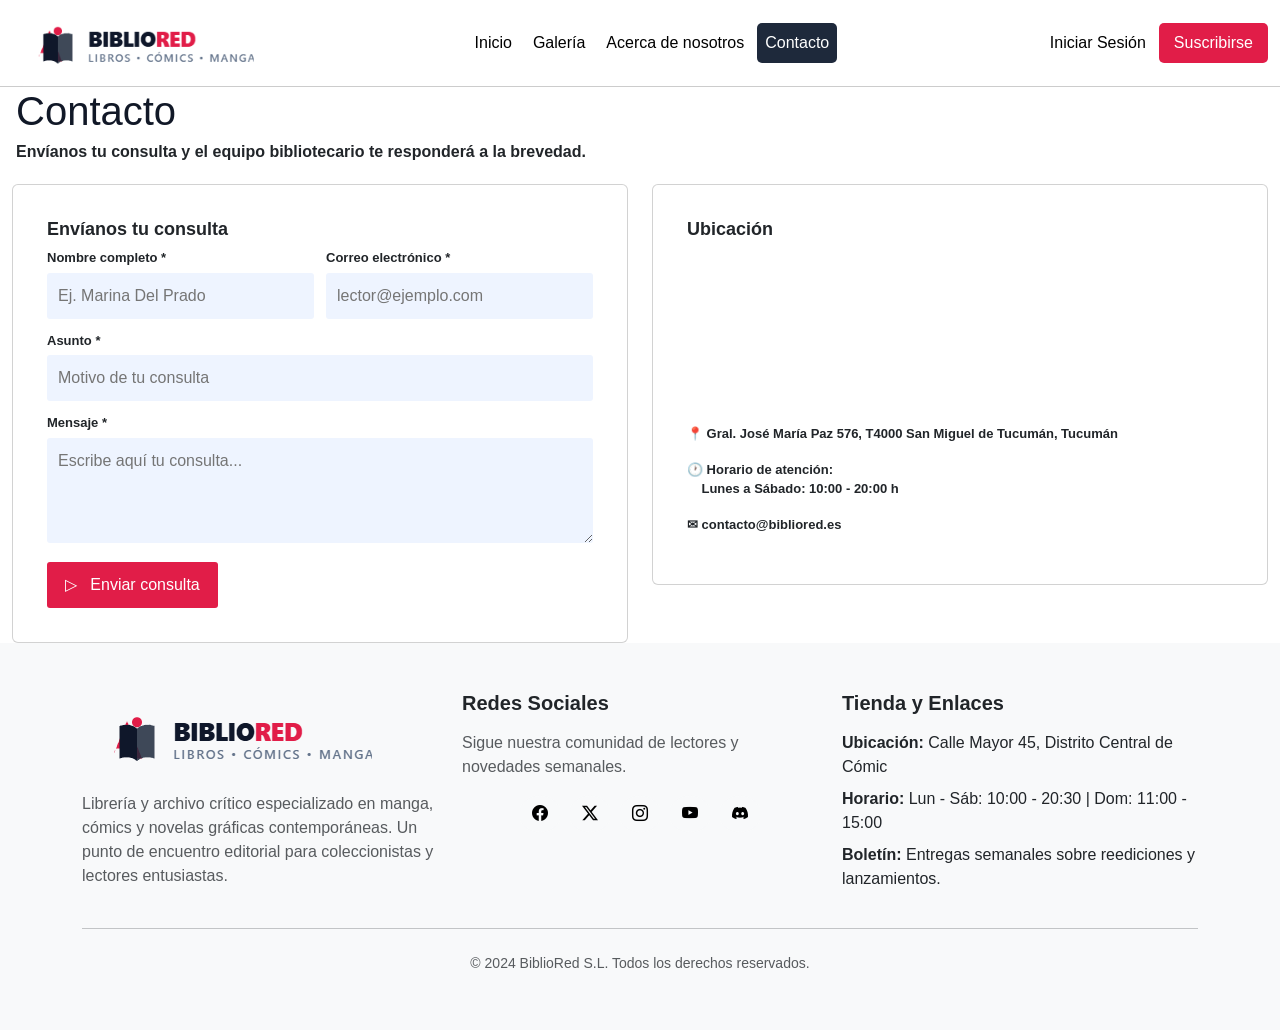
==== pages/contacto.html @ e62f0312 "Correccion en tamaño del logo en footer" ====
<!doctype html>
<html lang="es">
  <head>
    <meta charset="UTF-8" />
    <meta name="viewport" content="width=device-width, initial-scale=1.0" />
    <title>Contacto | BiblioRed</title>
    <meta
      name="description"
      content="BiblioRed es un blog sobre manga, cómics, novelas gráficas y literatura fantástica, con reseñas, novedades y recomendaciones de lectura."
    />
    <meta
      name="keywords"
      content="BiblioRed, manga, cómics, novelas gráficas, literatura fantástica, reseñas, novedades, recomendaciones de lectura"
    />
    <meta
      name="author"
      content="Facundo Di Berto, Samir Morhill, Nicolás Nanni, Leiza Gamalero y Paula Omonte"
    />
    <link rel="icon" href="../assets/img/favicon.png" type="image/x-icon" />
    <link
      href="https://cdn.jsdelivr.net/npm/bootstrap@5.3.8/dist/css/bootstrap.min.css"
      rel="stylesheet"
      integrity="sha384-sRIl4kxILFvY47J16cr9ZwB07vP4J8+LH7qKQnuqkuIAvNWLzeN8tE5YBujZqJLB"
      crossorigin="anonymous"
    />
    <link
      rel="stylesheet"
      href="https://cdn.jsdelivr.net/npm/bootstrap-icons@1.13.1/font/bootstrap-icons.min.css"
    />
    <link rel="stylesheet" href="../css/estilos.css" />
  </head>
  <body>
    <header class="sticky-top">
      <nav class="navbar navbar-expand-lg">
        <div class="container-fluid">
          <button
            class="navbar-toggler"
            type="button"
            data-bs-toggle="collapse"
            data-bs-target="#navbarSupportedContent"
            aria-controls="navbarSupportedContent"
            aria-expanded="false"
            aria-label="Toggle navigation"
          >
            <span class="navbar-toggler-icon"></span>
          </button>
          <a class="navbar-brand tamanio" href="../index.html"
            ><img
              class="w-100"
              src="../assets/img/logo-bibliored.png"
              alt="Logo de BiblioRed"
          /></a>
          <div class="collapse navbar-collapse" id="navbarSupportedContent">
            <ul class="navbar-nav mx-auto mb-2 mb-lg-0">
              <li class="nav-item espacio-items">
                <a
                  class="nav-link nav-botones"
                  aria-current="page"
                  href="../index.html"
                >
                  <i class="bi bi-house d-lg-none"></i>Inicio
                </a>
              </li>
              <li class="nav-item espacio-items">
                <a class="nav-link nav-botones" href="galeria-img.html"
                  ><i class="bi bi-book d-lg-none"></i>Galería</a
                >
              </li>
              <li class="nav-item espacio-items">
                <a class="nav-link nav-botones" href="sobre-nosotros.html"
                  ><i class="bi bi-info-circle d-lg-none"></i>Acerca de nosotros</a
                >
              </li>
              <li class="nav-item espacio-items">
                <a class="nav-link nav-botones activo activo-mobile" href="contacto.html"
                  ><i class="bi bi-envelope d-lg-none"></i>Contacto</a
                >
              </li>
            </ul>
            <ul class="navbar-nav ms-auto mb-lg-0 my-3 my-lg-0 mx-lg-0">
              <li class="nav-item espacio-items">
                <a
                  class="nav-link nav-botones activo1 justify-content-center my-1"
                  href="login.html"
                  ><i class="bi bi-box-arrow-in-right d-lg-none"></i>Iniciar Sesión</a
                >
              </li>
              <li class="nav-item espacio-items">
                <button type="button" class="btn-tercery container-fluid" data-bs-toggle="modal" data-bs-target="#staticBackdrop">
                  Suscribirse
                </button>              
              </li>
            </ul>
          </div>
        </div>
      </nav>
    </header>
    

    <!-- CONTENIDO PRINCIPAL -->
    <main>
      <section class="titulo fw-bold ms-3"> 
            <h1>Contacto</h1>
            <p>
                Envíanos tu consulta y el equipo bibliotecario te responderá a la brevedad.
            </p>
        </section>
      <div class="container-fluid">
  <div class="row">
    <div class="col-lg-6 col-md-6 col-sm-12">
      <div class="card">
  <div class="card-body">
    <section class="contacto fw-bold">

            <!-- FORMULARIO -->
            <div class="formulario fw-bold">



                <h2 class="fw-bold">Envíanos tu consulta</h2>

                <form>

                    <div class="fila">
                        <div class="campo">
                            <label for="nombre">Nombre completo *</label>
                            <input
                                type="text"
                                id="nombre"
                                name="nombre"
                                placeholder="Ej. Marina Del Prado"
                                required
                            >
                        </div>

                        <div class="campo">
                            <label for="email">Correo electrónico *</label>
                            <input
                                type="email"
                                id="email"
                                name="email"
                                placeholder="lector@ejemplo.com"
                                required
                            >
                        </div>
                    </div>


                    <div class="campo">
                        <label for="asunto">Asunto *</label>
                        <input
                            type="text"
                            id="asunto"
                            name="asunto"
                            placeholder="Motivo de tu consulta"
                            required
                        >
                    </div>


                    <div class="campo">
                        <label for="mensaje">Mensaje *</label>
                        <textarea
                            id="mensaje"
                            name="mensaje"
                            placeholder="Escribe aquí tu consulta..."
                            required
                        ></textarea>
                    </div>


                    <button type="submit" class="boton-enviar">
                        ▷ &nbsp; Enviar consulta
                    </button>

            </form>

            </div>

            <section>
  </div>
</div>
        
    </div>
    <div class="col-lg-6 col-md-6 col-sm-12">
      <!-- UBICACIÓN -->
             <div class="card" >
                <div class="card-body">
                    <!-- AQUI DENTRO -->
                     <div class="ubicacion">

                <h2 class="fw-bold">Ubicación</h2>
                <div class="mapa">
                    <iframe
                    title="Mapa de ubicacion de BiblioRed"
                        src="https://www.google.com/maps?q=Calle+Mayor+45,+Madrid,+España&output=embed"
                        loading="lazy">
                    </iframe>
                </div>

                <div class="datos mt-3 fw-bold">

                    <p>
                        📍 Gral. José María Paz 576, T4000 San Miguel de Tucumán, Tucumán
                        
                    </p>

                    <p>
                        🕐 Horario de atención:<br>
                        &nbsp;&nbsp;&nbsp;&nbsp;Lunes a Sábado: 10:00 - 20:00 h
                    </p>

                    <p>
                        ✉ contacto@bibliored.es
                    </p>

                

              
               </div>





                </div>
              </div>
           

    </div>
   
  </div>
</div>
      <div>
        

       
</div>


</div>


          </main>
    <footer class="bg-light py-5">
      <div class="container">
        <div class="row">
          <div class="col-lg-4 col-md-6 col-sm-12 mb-4 mb-lg-0">
            <img
              src="../assets/img/logo-bibliored.png"
              alt="BiblioRed"
              class="mb-3"
              
            />
            <p class="text-muted">
              Librería y archivo crítico especializado en manga, cómics y
              novelas gráficas contemporáneas. Un punto de encuentro editorial
              para coleccionistas y lectores entusiastas.
            </p>
          </div>

          <div class="col-lg-4 col-md-6 col-sm-12 mb-4 mb-lg-0">
            <h5 class="fw-bold mb-3">Redes Sociales</h5>
            <p class="text-muted">
              Sigue nuestra comunidad de lectores y novedades semanales.
            </p>
            <div class="d-flex gap-2 text-center justify-content-center">
              <a href="#" class="btn btn-light rounded-circle"
                ><i class="bi bi-facebook"></i
              ></a>
              <a href="#" class="btn btn-light rounded-circle"
                ><i class="bi bi-twitter-x"></i
              ></a>
              <a href="#" class="btn btn-light rounded-circle"
                ><i class="bi bi-instagram"></i
              ></a>
              <a href="#" class="btn btn-light rounded-circle"
                ><i class="bi bi-youtube"></i
              ></a>
              <a href="#" class="btn btn-light rounded-circle"
                ><i class="bi bi-discord"></i
              ></a>
            </div>
          </div>

          <div class="col-lg-4 col-md-12 col-sm-12">
            <h5 class="fw-bold mb-3">Tienda y Enlaces</h5>
            <p class="mb-2">
              <strong>Ubicación:</strong> Calle Mayor 45, Distrito Central de
              Cómic
            </p>
            <p class="mb-2">
              <strong>Horario:</strong> Lun - Sáb: 10:00 - 20:30 | Dom: 11:00 -
              15:00
            </p>
            <p class="mb-2">
              <strong>Boletín:</strong> Entregas semanales sobre reediciones y
              lanzamientos.
            </p>
          </div>
        </div>

        <hr class="my-4" />
        <div class="text-center text-muted small pb-2">
          © 2024 BiblioRed S.L. Todos los derechos reservados.
        </div>
      </div>
    </footer>
    <div class="modal fade" id="staticBackdrop" data-bs-backdrop="static" data-bs-keyboard="false" tabindex="-1" aria-labelledby="staticBackdropLabel" aria-hidden="true">
  <div class="modal-dialog">
    <div class="modal-content">
      <div class="modal-header border-0">
        <h1 class="modal-title fs-5 fw-bold " id="staticBackdropLabel">Suscripción a Novedades</h1>
        <button type="button" class="btn-close" data-bs-dismiss="modal" aria-label="Close"></button>
      </div>
      <div class="text-justify p-3">
      Recibe notificaciones inmediatas sobre nuevos tomos, mangas limitados y reseñas
      </div>
      <div class="modal-body">
      
      <div class="mb-3">
        <label for="nombre" class="form-label FW-bold">Nombre Completo</label>
        <input type="text" class="form-control" id="nombre" placeholder="Tu nombre o alias de lector">
      </div>
      <div class="mb-3">
        <label for="email" class="form-label fw-bold ">Correo electrónico</label>
        <input type="email" class="form-control" id="email" placeholder="ejemplo@correo.com">
      </div>
      <div class="mb-3" >
        <label for="categoria" class="form-label fw-bold">Categoría preferida</label>
        <select class="form-control" id="categoria">
          <option value="" disabled selected hidden>Manga, Libro, Revista</option>
          <option value="1">Manga</option>
          <option value="2">Libro</option>
          <option value="3">Revista</option>
        </select>
      </div>
      <div class="modal-footer">
        <button type="button" class="btn btn-danger bg-white text-black border-dark">Cancelar</button>
        <button type="button" class="btn btn-danger">Confirmar Suscripción</button>
      </div>
    </div>
  </div>
</div>
    <script
      src="https://cdn.jsdelivr.net/npm/bootstrap@5.3.8/dist/js/bootstrap.bundle.min.js"
      integrity="sha384-FKyoEForCGlyvwx9Hj09JcYn3nv7wiPVlz7YYwJrWVcXK/BmnVDxM+D2scQbITxI"
      crossorigin="anonymous"
    ></script>
  </body>
</html>
---- css/estilos.css ----
* {
  padding: 0;
  margin: 0;
  box-sizing: border-box;
  font-family: "roboto", sans-serif;
}

/************* Base para mobile *************/

/* Navbar */

.navbar {
  border-bottom: 1px solid #ccc;
  background-color: white;
  padding: 0px;
}

.navbar .tamanio {
  width: 200px;
  margin: auto;
}

.navbar .nav-botones {
  color: black;
  display: flex;
  gap: 10px;
}

.navbar .nav-suscribirse {
  background-color: #e11d48;
  color: #fff;
  border-radius: 5px;
  gap: 10px;
  &:hover {
    background-color: #f02853;
    color: #fff;
    border-radius: 5px;
  }
}

.navbar .espacio-items {
  margin-left: 5px;
}

.navbar .activo1 {
  background-color: #1e293b;
  color: #fff;
  border-radius: 5px;
}
.navbar .activo-mobile {
  color: #e11d48;
}
/* Botóns de suscribirse de Nico */
.btn-tercery {
  background-color: #e11d48;
  color: #fff;
  border-radius: 5px;
  padding: 8px 15px;
  border: none;
  cursor: pointer;
  transition: all 0.3s ease-in-out;
  margin-top: 4px;
  gap: 10px;
  &:hover {
    background-color: #f02853;
    color: #fff;
    border-radius: 5px;
  }
}
.btn-primary {
  background-color: #e11d48;
  color: #ffffff;
  border-radius: 5px;
  font-size: 15px;
  padding: 2px 10px 2px 10px;
}
.btn-secondary {
  background-color: #ffffff;
  color: #000000;
  border-radius: 5px;
  font-size: 15px;
  padding: 2px 10px 2px 10px;
  font-weight: 750;
}
.modal-title {
  font-weight: 800;
}
/* Breakpoints */

/** Pagina principal - Slider **/

.carousel-inner .carousel-item {
  height: calc(100vh - 67.625px);
  position: relative;
  top: 0;
  & img {
    height: 100%;
    object-fit: cover;
  }
}

.overlay-hero {
  position: absolute;
  top: 0;
  left: 0;
  right: 0;
  bottom: 0;
  background-color: rgba(3, 3, 39, 0.808);
  z-index: 1;

  & h1 {
    font-size: 32px;
    font-weight: 700;
    max-width: 80%;
  }

  & .p-size {
    font-size: 32px;
    font-weight: 700;
    max-width: 80%;
  }

  & p {
    font-size: 18px;
    max-width: 80%;
  }

  & .span-badge {
    font-size: 16px;
  }
}

/* Pagina principal - Cards */

.h2-card {
  font-size: 32px;
  font-weight: 700;
}

.card img {
  height: 30vh;
  object-fit: cover;
}

.badge-cards {
  background-color: #fff;
  color: #e11d48;
  font-size: 16px;
  padding: 0px;
}

.tres-puntitos {
  display: -webkit-box;
  -webkit-line-clamp: 3;
  line-clamp: 3;
  -webkit-box-orient: vertical;
  overflow: hidden;
}

.btn-card {
  background-color: #1e293b;
  color: #fff;
  border-radius: 5px;
}

.pag-color {
  & .page-link {
    border: none;
    color: #1e293b;
    font-weight: 600;
  }

  & .page-item.active .page-link {
    background-color: #1e293b;
    color: #fff;
  }
}

.card-body .bi-calendar-event {
  color: #e11d48;
}

.card-body .cal-autor {
  font-weight: 700;
}
.nav-pills .page-item {
  margin: 0 5px;
}

.nav-pills .page-link {
  color: #000000;
  background-color: #fff;
  border: 1px solid #dee2e6;
  border-radius: 5px;
  padding: 8px 16px;
  transition: all 0.2s ease-in-out;
  text-decoration: none;
}

.nav-pills .page-link.active {
  background-color: #000102;
  color: #fff;
  border-color: #000000;
}

.nav-pills .page-link:hover {
  background-color: #e9ecef;
  color: #000000;
  border-color: #dde1e5;
}

.nav-pills .page-link.active:hover {
  background-color: #000000;
  color: #fff;
}

/* Pagina 404 */
.main-404 .container-columnas {
  min-height: calc(100vh - 67.66px);
}

/************ Breakpoint: Desktop *************/

@media (min-width: 992px) {
  /* Navbar */

  .navbar .activo1 {
    background-color: white;
    color: black;
  }

  .navbar .activo {
    background-color: #1e293b;
    color: #fff;
    border-radius: 5px;
  }

  .navbar .nav-botones {
    transition: all 0.3s ease-in-out;
    &:hover {
      background-color: #1e293b;
      color: #fff;
      border-radius: 5px;
    }
  }

  .navbar .tamanio {
    width: 250px;
    padding-bottom: 10px;
  }

  .navbar img {
    width: auto;
    object-fit: cover;
  }

  /* Slider */
  .carousel-inner .carousel-item {
    height: calc(100vh - 86.625px);
  }
  .overlay-hero {
    & h1 {
      font-size: 48px;
      max-width: 900px;
    }

    & .p-size {
      font-size: 48px;
      max-width: 900px;
    }

    & p {
      font-size: 24px;
      max-width: 700px;
    }

    & .span-badge {
      font-size: 18px;
    }

    & .btn {
      font-size: 20px;
      padding: 8px 20px;
    }
  }

  /* Cards index.html*/
  .section-cards-index .card {
    transition: all 0.3s ease-in-out;
    &:hover {
      transform: scale(1.01);
      border: 1px solid #1e293b;
    }
    & .btn-card {
      &:hover {
        background-color: #f02853;
        color: #fff;
        border-radius: 5px;
      }
    }
  }

  .flex-lg-row .position-relative {
    width: 280px;
    flex-shrink: 0;
  }

  .flex-lg-row .card-img-top {
    width: 100%;
    height: 100%;
  }

  /* Pagina 404 */
  .main-404 .container-columnas {
    min-height: calc(100vh - 85.83px);
    & .centrar-col {
      margin-top: 15vh;
    }
  }
}

/* Iniciar Sesión / PARTE CSS DE SAMIR*/
.btn-iniciar-sesion {
  background-color: #e11d48;
  color: #fff;
  border-radius: 5px;
  padding: 10px 20px;
  border: none;
  cursor: pointer;
  transition: all 0.3s ease-in-out;
}



/* PÁGINA CONTACTO */

.titulo {
    margin-bottom: 20px;
}

.titulo h1 {
    color: #111827;
    margin-bottom: 5px;
}




.formulario,
.ubicacion {
    background-color: #fff;
    padding: 18px;
    border-radius: 6px;
}

.formulario h2,
.ubicacion h2 {
    font-size: 18px;
    margin-top: 0;
}

.fila {
    display: grid;
    grid-template-columns: 1fr 1fr;
    gap: 12px;
}

.campo {
    margin-bottom: 12px;
}

.campo label {
    display: block;
    font-size: 13px;
    margin-bottom: 5px;
}

.campo input,
.campo textarea {
    width: 100%;
    box-sizing: border-box;
    border: none;
    background-color: #EEF4FF;
    padding: 11px;
    border-radius: 3px;
}

.campo textarea {
    height: 105px;
}

.boton-enviar {
    background-color: #E11D48;
    color: white;
    border: none;
    padding: 11px 18px;
    border-radius: 3px;
    cursor: pointer;
}

.mapa {
    width: 100%;
    height: 160px;
}

.mapa iframe {
    width: 100%;
    height: 100%;
    border: none;
}

.datos p {
    font-size: 13px;
    line-height: 1.5;
 
}
/* Sobre Nosotros - Paula */
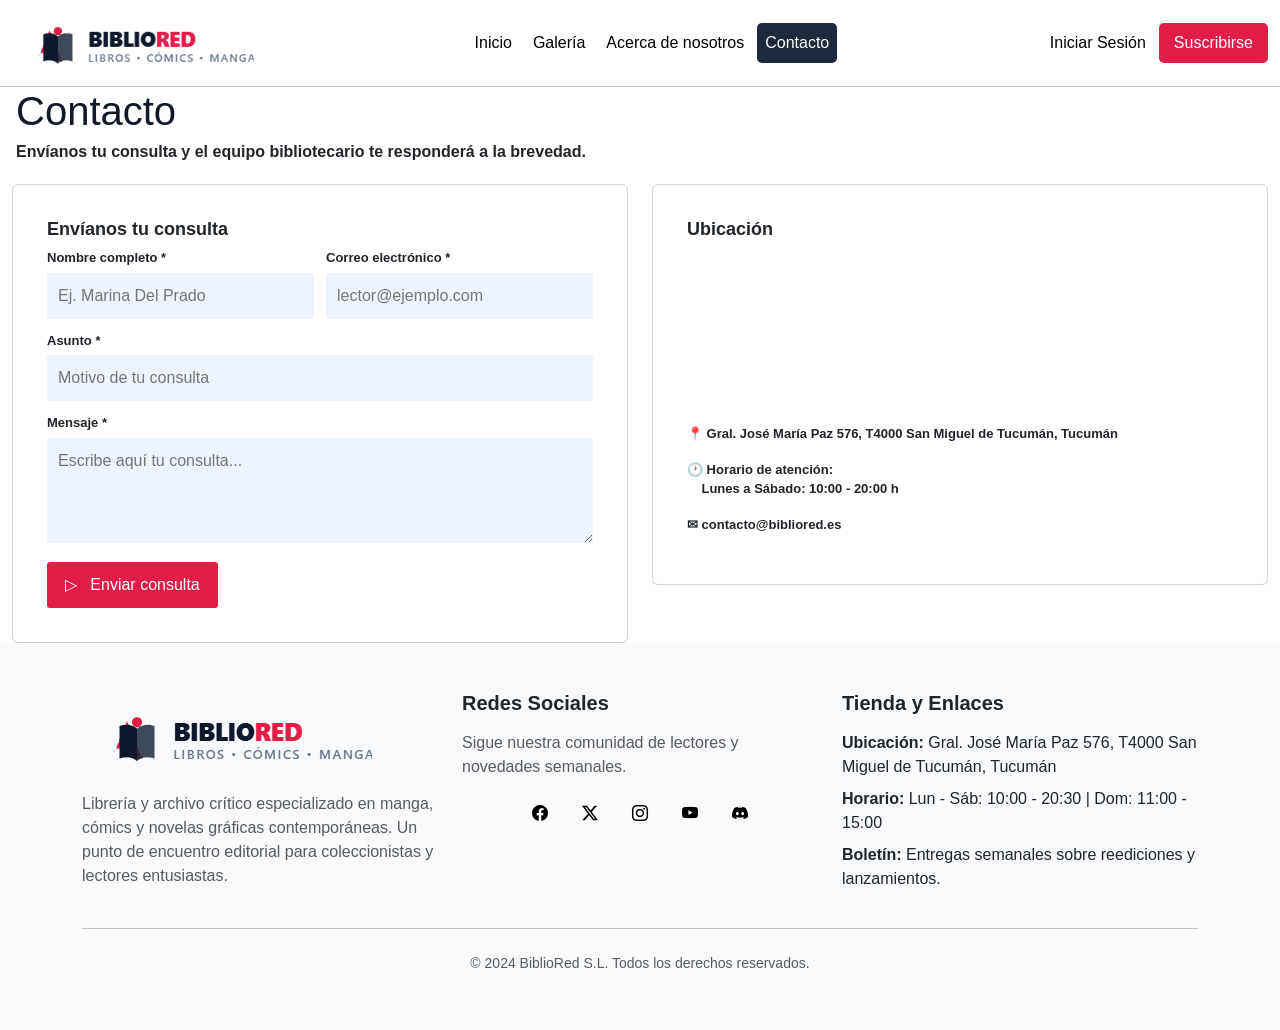
==== commit 15d78622: "Cambio de datos en footer" ====
--- a/pages/contacto.html
+++ b/pages/contacto.html
@@ -286,8 +286,7 @@
           <div class="col-lg-4 col-md-12 col-sm-12">
             <h5 class="fw-bold mb-3">Tienda y Enlaces</h5>
             <p class="mb-2">
-              <strong>Ubicación:</strong> Calle Mayor 45, Distrito Central de
-              Cómic
+              <strong>Ubicación:</strong> Gral. José María Paz 576, T4000 San Miguel de Tucumán, Tucumán
             </p>
             <p class="mb-2">
               <strong>Horario:</strong> Lun - Sáb: 10:00 - 20:30 | Dom: 11:00 -
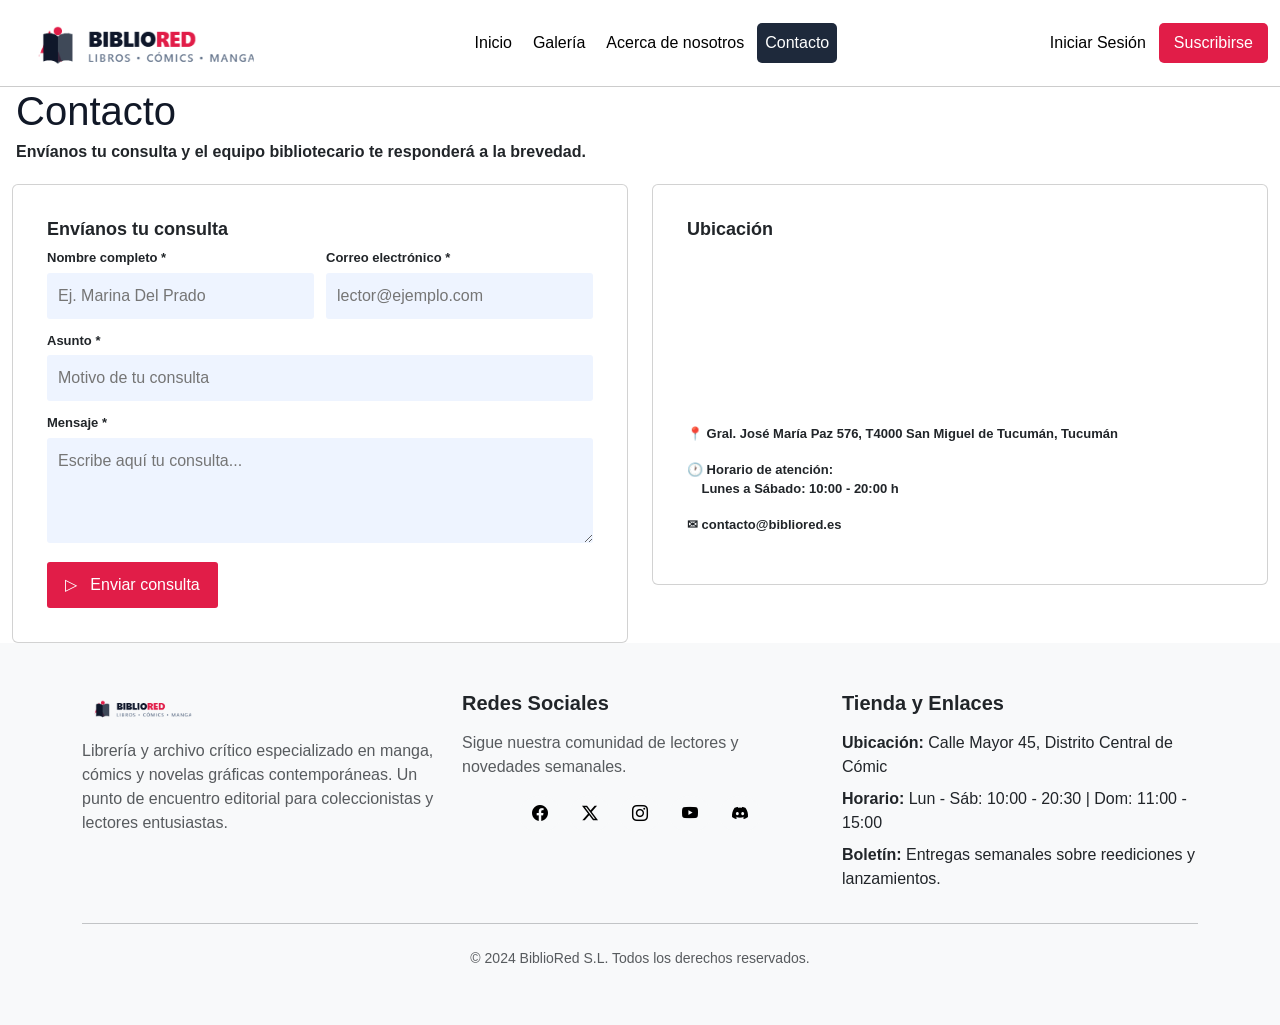
==== commit 75381bb2: "correccion de etiquetas mal cerradas" ====
--- a/pages/contacto.html
+++ b/pages/contacto.html
@@ -177,7 +177,7 @@
 
             </div>
 
-            <section>
+          </section>
   </div>
 </div>
         
@@ -250,7 +250,7 @@
               src="../assets/img/logo-bibliored.png"
               alt="BiblioRed"
               class="mb-3"
-              
+              style="height: 32px"
             />
             <p class="text-muted">
               Librería y archivo crítico especializado en manga, cómics y
@@ -286,7 +286,8 @@
           <div class="col-lg-4 col-md-12 col-sm-12">
             <h5 class="fw-bold mb-3">Tienda y Enlaces</h5>
             <p class="mb-2">
-              <strong>Ubicación:</strong> Gral. José María Paz 576, T4000 San Miguel de Tucumán, Tucumán
+              <strong>Ubicación:</strong> Calle Mayor 45, Distrito Central de
+              Cómic
             </p>
             <p class="mb-2">
               <strong>Horario:</strong> Lun - Sáb: 10:00 - 20:30 | Dom: 11:00 -
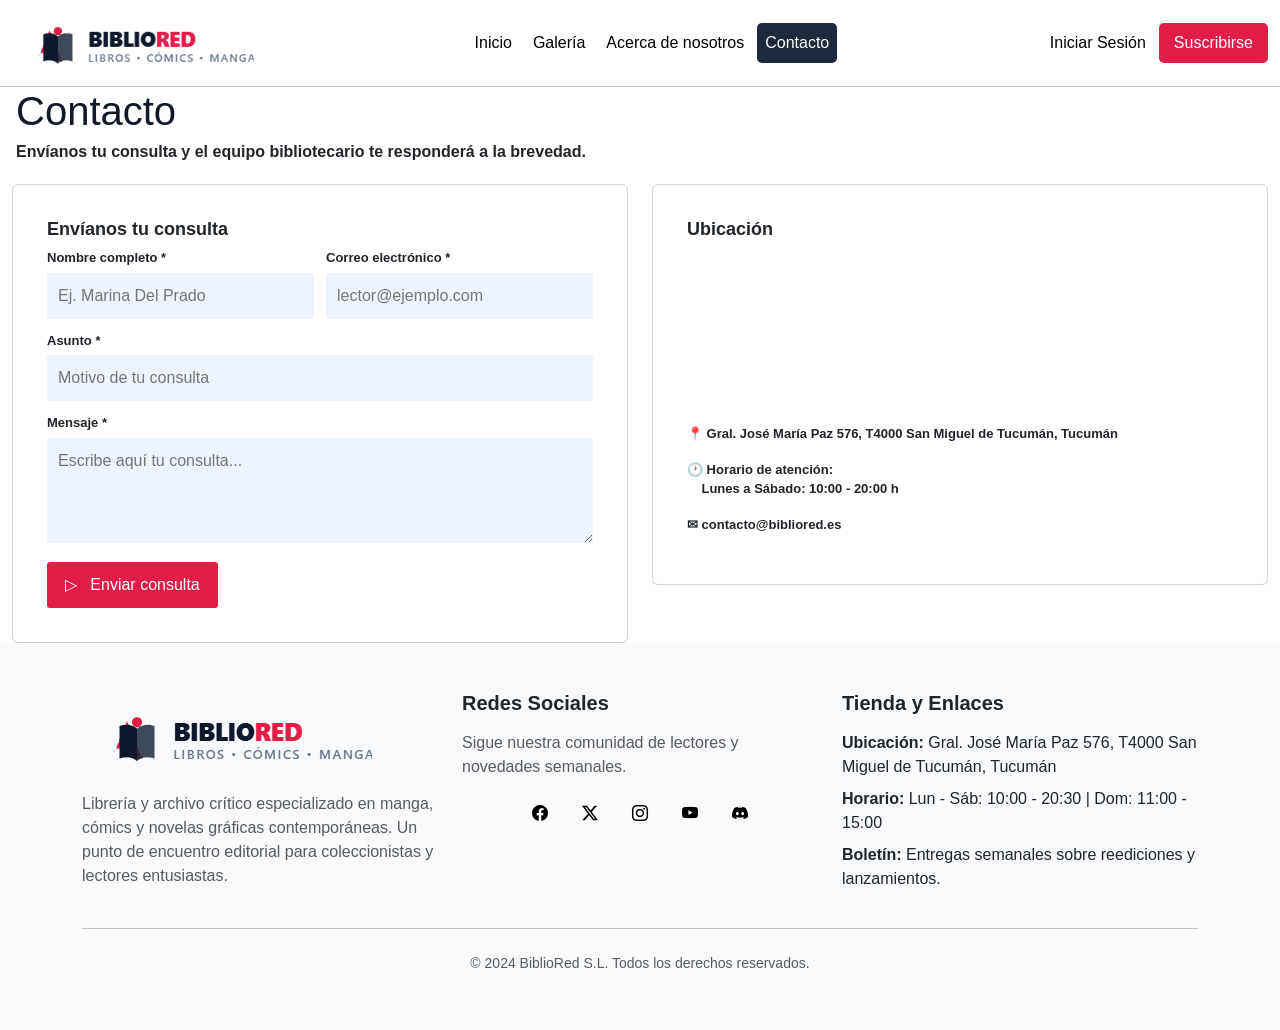
==== commit ff5ab07f: "Merge branch 'dev' into fix/footer" ====
--- a/pages/contacto.html
+++ b/pages/contacto.html
@@ -250,7 +250,7 @@
               src="../assets/img/logo-bibliored.png"
               alt="BiblioRed"
               class="mb-3"
-              style="height: 32px"
+              
             />
             <p class="text-muted">
               Librería y archivo crítico especializado en manga, cómics y
@@ -286,8 +286,7 @@
           <div class="col-lg-4 col-md-12 col-sm-12">
             <h5 class="fw-bold mb-3">Tienda y Enlaces</h5>
             <p class="mb-2">
-              <strong>Ubicación:</strong> Calle Mayor 45, Distrito Central de
-              Cómic
+              <strong>Ubicación:</strong> Gral. José María Paz 576, T4000 San Miguel de Tucumán, Tucumán
             </p>
             <p class="mb-2">
               <strong>Horario:</strong> Lun - Sáb: 10:00 - 20:30 | Dom: 11:00 -
--- a/css/estilos.css
+++ b/css/estilos.css
@@ -412,6 +412,160 @@
 .datos p {
     font-size: 13px;
     line-height: 1.5;
+
  
 }
-/* Sobre Nosotros - Paula */
+  /* columna dos  */
+  /* BUSQUEDA EDITORIAL Y CATEGORIAS */
+
+.panel-editorial {
+    width: 100%;
+    max-width: 440px;
+    margin: 0 auto;
+    padding: 4px;
+    background-color: #f8f9fd;
+    font-family: Arial, sans-serif;
+    color: #111827;
+    box-sizing: border-box;
+    text-align: left;
+}
+
+/* RECUADROS BLANCOS */
+
+.panel-editorial .busqueda-editorial,
+.panel-editorial .categorias-editorial {
+    background-color: #ffffff;
+    border: 1px solid #d9e2f0;
+    border-radius: 12px;
+    padding: 22px 20px;
+    margin-bottom: 20px;
+    box-shadow: 0 2px 8px rgba(0, 0, 0, 0.05);
+    box-sizing: border-box;
+}
+
+/* TITULOS */
+
+.panel-editorial h2 {
+    font-family: Georgia, serif;
+    font-size: 24px;
+    font-weight: bold;
+    color: #111827;
+    margin: 0;
+    display: flex;
+    align-items: center;
+    gap: 12px;
+    line-height: 1.3;
+    text-align: left;
+}
+
+/* ICONOS ROSAS */
+
+.panel-editorial .icono-rojo {
+    color: #e11d48;
+    font-size: 25px;
+    margin: 0;
+}
+
+/* TEXTO DE BUSQUEDA */
+
+.panel-editorial .busqueda-editorial p {
+    color: #5b6470;
+    font-size: 16px;
+    line-height: 1.6;
+    margin: 12px 0;
+    text-align: left;
+}
+
+/* BUSCADOR */
+
+.panel-editorial .form-busqueda {
+    display: flex;
+    flex-direction: row;
+    align-items: stretch;
+    gap: 10px;
+    width: 100%;
+    margin-top: 12px;
+}
+
+.panel-editorial .form-busqueda input {
+    flex: 1;
+    min-width: 0;
+    width: auto;
+    height: 52px;
+    padding: 0 16px;
+    background-color: #eef4ff;
+    border: none;
+    border-radius: 5px;
+    font-size: 16px;
+    color: #111827;
+    box-sizing: border-box;
+}
+
+/* BOTON ROSA */
+
+.panel-editorial .form-busqueda button {
+    flex: 0 0 63px;
+    height: 52px;
+    background-color: #e11d48;
+    color: #ffffff;
+    border: none;
+    border-radius: 5px;
+    font-size: 22px;
+    cursor: pointer;
+}
+
+.panel-editorial .form-busqueda button:hover {
+    background-color: #be123c;
+}
+
+/* ENCABEZADO CATEGORIAS */
+
+.panel-editorial .encabezado-categorias {
+    display: flex;
+    flex-direction: row;
+    align-items: center;
+    justify-content: space-between;
+    gap: 8px;
+    padding-bottom: 12px;
+    border-bottom: 1px solid #d9e2f0;
+}
+
+.panel-editorial .total-generos {
+    font-size: 14px;
+    font-weight: bold;
+    color: #111827;
+    white-space: nowrap;
+}
+
+/* LISTA DE CATEGORIAS */
+
+.panel-editorial .lista-categorias {
+    padding-top: 8px;
+}
+
+.panel-editorial .categoria {
+    display: flex;
+    flex-direction: row;
+    align-items: center;
+    justify-content: space-between;
+    gap: 10px;
+    min-height: 55px;
+    padding: 8px 10px;
+    font-size: 18px;
+    color: #111827;
+    box-sizing: border-box;
+    text-align: left;
+}
+
+/* NUMEROS CELESTES */
+
+.panel-editorial .cantidad {
+    display: inline-block;
+    background-color: #eef4ff;
+    color: #111827;
+    border-radius: 20px;
+    padding: 3px 10px;
+    font-size: 14px;
+    font-weight: bold;
+    flex-shrink: 0;
+}
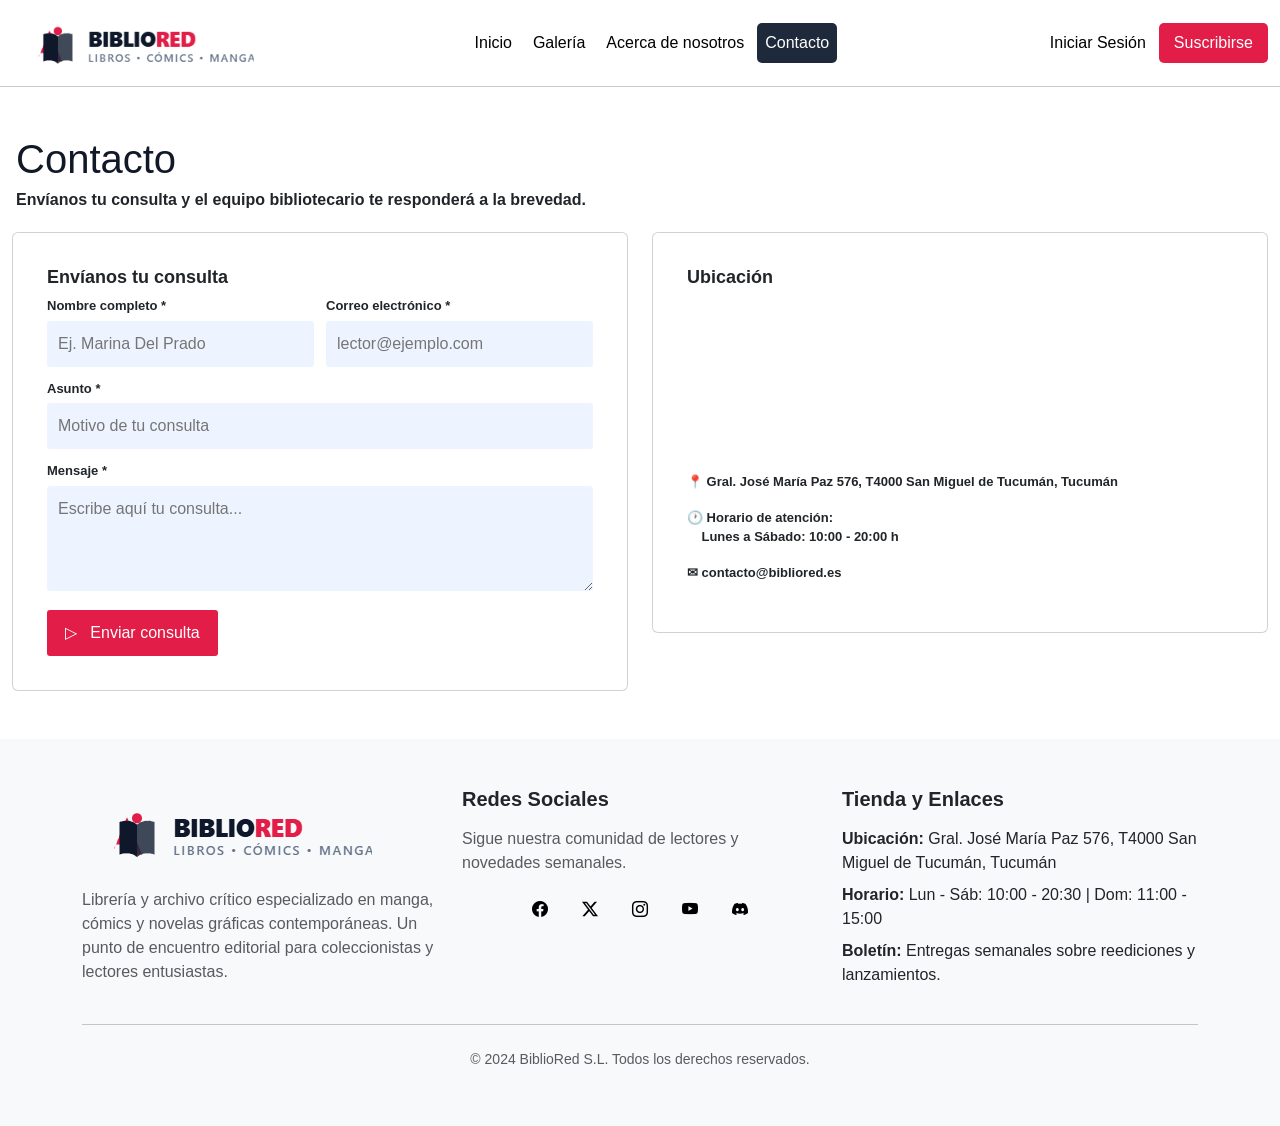
==== commit ed1e075f: "correcion direccion y padding para separar footer" ====
--- a/pages/contacto.html
+++ b/pages/contacto.html
@@ -68,11 +68,14 @@
               </li>
               <li class="nav-item espacio-items">
                 <a class="nav-link nav-botones" href="sobre-nosotros.html"
-                  ><i class="bi bi-info-circle d-lg-none"></i>Acerca de nosotros</a
-                >
-              </li>
-              <li class="nav-item espacio-items">
-                <a class="nav-link nav-botones activo activo-mobile" href="contacto.html"
+                  ><i class="bi bi-info-circle d-lg-none"></i>Acerca de
+                  nosotros</a
+                >
+              </li>
+              <li class="nav-item espacio-items">
+                <a
+                  class="nav-link nav-botones activo activo-mobile"
+                  href="contacto.html"
                   ><i class="bi bi-envelope d-lg-none"></i>Contacto</a
                 >
               </li>
@@ -82,166 +85,136 @@
                 <a
                   class="nav-link nav-botones activo1 justify-content-center my-1"
                   href="login.html"
-                  ><i class="bi bi-box-arrow-in-right d-lg-none"></i>Iniciar Sesión</a
-                >
-              </li>
-              <li class="nav-item espacio-items">
-                <button type="button" class="btn-tercery container-fluid" data-bs-toggle="modal" data-bs-target="#staticBackdrop">
+                  ><i class="bi bi-box-arrow-in-right d-lg-none"></i>Iniciar
+                  Sesión</a
+                >
+              </li>
+              <li class="nav-item espacio-items">
+                <button
+                  type="button"
+                  class="btn-tercery container-fluid"
+                  data-bs-toggle="modal"
+                  data-bs-target="#staticBackdrop"
+                >
                   Suscribirse
-                </button>              
+                </button>
               </li>
             </ul>
           </div>
         </div>
       </nav>
     </header>
-    
 
     <!-- CONTENIDO PRINCIPAL -->
-    <main>
-      <section class="titulo fw-bold ms-3"> 
-            <h1>Contacto</h1>
-            <p>
-                Envíanos tu consulta y el equipo bibliotecario te responderá a la brevedad.
-            </p>
-        </section>
-      <div class="container-fluid">
-  <div class="row">
-    <div class="col-lg-6 col-md-6 col-sm-12">
-      <div class="card">
-  <div class="card-body">
-    <section class="contacto fw-bold">
-
-            <!-- FORMULARIO -->
-            <div class="formulario fw-bold">
-
-
-
-                <h2 class="fw-bold">Envíanos tu consulta</h2>
-
-                <form>
-
-                    <div class="fila">
+    <main class="main-contacto">
+      <section class="titulo fw-bold ms-3 pt-5 ">
+        <h1>Contacto</h1>
+        <p>
+          Envíanos tu consulta y el equipo bibliotecario te responderá a la
+          brevedad.
+        </p>
+      </section>
+      <div class="container-fluid pb-5">
+        <div class="row">
+          <div class="col-lg-6 col-md-6 col-sm-12">
+            <div class="card">
+              <div class="card-body">
+                <section class="contacto fw-bold">
+                  <!-- FORMULARIO -->
+                  <div class="formulario fw-bold">
+                    <h2 class="fw-bold">Envíanos tu consulta</h2>
+
+                    <form>
+                      <div class="fila">
                         <div class="campo">
-                            <label for="nombre">Nombre completo *</label>
-                            <input
-                                type="text"
-                                id="nombre"
-                                name="nombre"
-                                placeholder="Ej. Marina Del Prado"
-                                required
-                            >
+                          <label for="nombre">Nombre completo *</label>
+                          <input
+                            type="text"
+                            id="nombre"
+                            name="nombre"
+                            placeholder="Ej. Marina Del Prado"
+                            required
+                          />
                         </div>
 
                         <div class="campo">
-                            <label for="email">Correo electrónico *</label>
-                            <input
-                                type="email"
-                                id="email"
-                                name="email"
-                                placeholder="lector@ejemplo.com"
-                                required
-                            >
+                          <label for="email">Correo electrónico *</label>
+                          <input
+                            type="email"
+                            id="email"
+                            name="email"
+                            placeholder="lector@ejemplo.com"
+                            required
+                          />
                         </div>
-                    </div>
-
-
-                    <div class="campo">
+                      </div>
+
+                      <div class="campo">
                         <label for="asunto">Asunto *</label>
                         <input
-                            type="text"
-                            id="asunto"
-                            name="asunto"
-                            placeholder="Motivo de tu consulta"
-                            required
-                        >
-                    </div>
-
-
-                    <div class="campo">
+                          type="text"
+                          id="asunto"
+                          name="asunto"
+                          placeholder="Motivo de tu consulta"
+                          required
+                        />
+                      </div>
+
+                      <div class="campo">
                         <label for="mensaje">Mensaje *</label>
                         <textarea
-                            id="mensaje"
-                            name="mensaje"
-                            placeholder="Escribe aquí tu consulta..."
-                            required
+                          id="mensaje"
+                          name="mensaje"
+                          placeholder="Escribe aquí tu consulta..."
+                          required
                         ></textarea>
-                    </div>
-
-
-                    <button type="submit" class="boton-enviar">
+                      </div>
+
+                      <button type="submit" class="boton-enviar">
                         ▷ &nbsp; Enviar consulta
-                    </button>
-
-            </form>
-
-            </div>
-
-          </section>
-  </div>
-</div>
-        
-    </div>
-    <div class="col-lg-6 col-md-6 col-sm-12">
-      <!-- UBICACIÓN -->
-             <div class="card" >
-                <div class="card-body">
-                    <!-- AQUI DENTRO -->
-                     <div class="ubicacion">
-
-                <h2 class="fw-bold">Ubicación</h2>
-                <div class="mapa">
+                      </button>
+                    </form>
+                  </div>
+                </section>
+              </div>
+            </div>
+          </div>
+          <div class="col-lg-6 col-md-6 col-sm-12">
+            <!-- UBICACIÓN -->
+            <div class="card">
+              <div class="card-body">
+                <!-- AQUI DENTRO -->
+                <section class="ubicacion">
+                  <h2 class="fw-bold">Ubicación</h2>
+                  <div class="mapa">
                     <iframe
-                    title="Mapa de ubicacion de BiblioRed"
-                        src="https://www.google.com/maps?q=Calle+Mayor+45,+Madrid,+España&output=embed"
-                        loading="lazy">
+                      title="Mapa de ubicacion de BiblioRed"
+                      src="https://www.google.com/maps/embed?pb=!1m18!1m12!1m3!1d4445.497030160775!2d-65.20974192364197!3d-26.836578490028632!2m3!1f0!2f0!3f0!3m2!1i1024!2i768!4f13.1!3m3!1m2!1s0x94225d3ad7f30f1d%3A0xf8606cd659b8e3e4!2sRollingCode%20School!5e1!3m2!1ses-419!2sar!4v1791519106301!5m2!1ses-419!2sar"
+                      loading="lazy"
+                    >
                     </iframe>
-                </div>
-
-                <div class="datos mt-3 fw-bold">
-
+                  </div>
+
+                  <div class="datos mt-3 fw-bold">
                     <p>
-                        📍 Gral. José María Paz 576, T4000 San Miguel de Tucumán, Tucumán
-                        
+                      📍 Gral. José María Paz 576, T4000 San Miguel de Tucumán,
+                      Tucumán
                     </p>
 
                     <p>
-                        🕐 Horario de atención:<br>
-                        &nbsp;&nbsp;&nbsp;&nbsp;Lunes a Sábado: 10:00 - 20:00 h
+                      🕐 Horario de atención:<br />
+                      &nbsp;&nbsp;&nbsp;&nbsp;Lunes a Sábado: 10:00 - 20:00 h
                     </p>
 
-                    <p>
-                        ✉ contacto@bibliored.es
-                    </p>
-
-                
-
-              
-               </div>
-
-
-
-
-
-                </div>
+                    <p>✉ contacto@bibliored.es</p>
+                  </div>
+                </section>
               </div>
-           
-
-    </div>
-   
-  </div>
-</div>
-      <div>
-        
-
-       
-</div>
-
-
-</div>
-
-
-          </main>
+            </div>
+          </div>
+        </div>
+      </div>
+    </main>
     <footer class="bg-light py-5">
       <div class="container">
         <div class="row">
@@ -250,7 +223,6 @@
               src="../assets/img/logo-bibliored.png"
               alt="BiblioRed"
               class="mb-3"
-              
             />
             <p class="text-muted">
               Librería y archivo crítico especializado en manga, cómics y
@@ -286,7 +258,8 @@
           <div class="col-lg-4 col-md-12 col-sm-12">
             <h5 class="fw-bold mb-3">Tienda y Enlaces</h5>
             <p class="mb-2">
-              <strong>Ubicación:</strong> Gral. José María Paz 576, T4000 San Miguel de Tucumán, Tucumán
+              <strong>Ubicación:</strong> Gral. José María Paz 576, T4000 San
+              Miguel de Tucumán, Tucumán
             </p>
             <p class="mb-2">
               <strong>Horario:</strong> Lun - Sáb: 10:00 - 20:30 | Dom: 11:00 -
@@ -305,42 +278,83 @@
         </div>
       </div>
     </footer>
-    <div class="modal fade" id="staticBackdrop" data-bs-backdrop="static" data-bs-keyboard="false" tabindex="-1" aria-labelledby="staticBackdropLabel" aria-hidden="true">
-  <div class="modal-dialog">
-    <div class="modal-content">
-      <div class="modal-header border-0">
-        <h1 class="modal-title fs-5 fw-bold " id="staticBackdropLabel">Suscripción a Novedades</h1>
-        <button type="button" class="btn-close" data-bs-dismiss="modal" aria-label="Close"></button>
-      </div>
-      <div class="text-justify p-3">
-      Recibe notificaciones inmediatas sobre nuevos tomos, mangas limitados y reseñas
-      </div>
-      <div class="modal-body">
-      
-      <div class="mb-3">
-        <label for="nombre" class="form-label FW-bold">Nombre Completo</label>
-        <input type="text" class="form-control" id="nombre" placeholder="Tu nombre o alias de lector">
-      </div>
-      <div class="mb-3">
-        <label for="email" class="form-label fw-bold ">Correo electrónico</label>
-        <input type="email" class="form-control" id="email" placeholder="ejemplo@correo.com">
-      </div>
-      <div class="mb-3" >
-        <label for="categoria" class="form-label fw-bold">Categoría preferida</label>
-        <select class="form-control" id="categoria">
-          <option value="" disabled selected hidden>Manga, Libro, Revista</option>
-          <option value="1">Manga</option>
-          <option value="2">Libro</option>
-          <option value="3">Revista</option>
-        </select>
-      </div>
-      <div class="modal-footer">
-        <button type="button" class="btn btn-danger bg-white text-black border-dark">Cancelar</button>
-        <button type="button" class="btn btn-danger">Confirmar Suscripción</button>
+    <div
+      class="modal fade"
+      id="staticBackdrop"
+      data-bs-backdrop="static"
+      data-bs-keyboard="false"
+      tabindex="-1"
+      aria-labelledby="staticBackdropLabel"
+      aria-hidden="true"
+    >
+      <div class="modal-dialog">
+        <div class="modal-content">
+          <div class="modal-header border-0">
+            <h2 class="modal-title fs-5 fw-bold" id="staticBackdropLabel">
+              Suscripción a Novedades
+            </h2>
+            <button
+              type="button"
+              class="btn-close"
+              data-bs-dismiss="modal"
+              aria-label="Close"
+            ></button>
+          </div>
+          <div class="text-justify p-3">
+            Recibe notificaciones inmediatas sobre nuevos tomos, mangas
+            limitados y reseñas
+          </div>
+          <div class="modal-body">
+            <div class="mb-3">
+              <label for="nombre" class="form-label FW-bold"
+                >Nombre Completo</label
+              >
+              <input
+                type="text"
+                class="form-control"
+                id="nombre"
+                placeholder="Tu nombre o alias de lector"
+              />
+            </div>
+            <div class="mb-3">
+              <label for="email" class="form-label fw-bold"
+                >Correo electrónico</label
+              >
+              <input
+                type="email"
+                class="form-control"
+                id="email"
+                placeholder="ejemplo@correo.com"
+              />
+            </div>
+            <div class="mb-3">
+              <label for="categoria" class="form-label fw-bold"
+                >Categoría preferida</label
+              >
+              <select class="form-control" id="categoria">
+                <option value="" disabled selected hidden>
+                  Manga, Libro, Revista
+                </option>
+                <option value="1">Manga</option>
+                <option value="2">Libro</option>
+                <option value="3">Revista</option>
+              </select>
+            </div>
+            <div class="modal-footer">
+              <button
+                type="button"
+                class="btn btn-danger bg-white text-black border-dark"
+              >
+                Cancelar
+              </button>
+              <button type="button" class="btn btn-danger">
+                Confirmar Suscripción
+              </button>
+            </div>
+          </div>
+        </div>
       </div>
     </div>
-  </div>
-</div>
     <script
       src="https://cdn.jsdelivr.net/npm/bootstrap@5.3.8/dist/js/bootstrap.bundle.min.js"
       integrity="sha384-FKyoEForCGlyvwx9Hj09JcYn3nv7wiPVlz7YYwJrWVcXK/BmnVDxM+D2scQbITxI"
--- a/css/estilos.css
+++ b/css/estilos.css
@@ -330,242 +330,235 @@
   transition: all 0.3s ease-in-out;
 }
 
-
-
 /* PÁGINA CONTACTO */
 
 .titulo {
-    margin-bottom: 20px;
+  margin-bottom: 20px;
 }
 
 .titulo h1 {
-    color: #111827;
-    margin-bottom: 5px;
-}
-
-
-
+  color: #111827;
+  margin-bottom: 5px;
+}
 
 .formulario,
 .ubicacion {
-    background-color: #fff;
-    padding: 18px;
-    border-radius: 6px;
+  background-color: #fff;
+  padding: 18px;
+  border-radius: 6px;
 }
 
 .formulario h2,
 .ubicacion h2 {
-    font-size: 18px;
-    margin-top: 0;
+  font-size: 18px;
+  margin-top: 0;
 }
 
 .fila {
-    display: grid;
-    grid-template-columns: 1fr 1fr;
-    gap: 12px;
+  display: grid;
+  grid-template-columns: 1fr 1fr;
+  gap: 12px;
 }
 
 .campo {
-    margin-bottom: 12px;
+  margin-bottom: 12px;
 }
 
 .campo label {
-    display: block;
-    font-size: 13px;
-    margin-bottom: 5px;
+  display: block;
+  font-size: 13px;
+  margin-bottom: 5px;
 }
 
 .campo input,
 .campo textarea {
-    width: 100%;
-    box-sizing: border-box;
-    border: none;
-    background-color: #EEF4FF;
-    padding: 11px;
-    border-radius: 3px;
+  width: 100%;
+  box-sizing: border-box;
+  border: none;
+  background-color: #eef4ff;
+  padding: 11px;
+  border-radius: 3px;
 }
 
 .campo textarea {
-    height: 105px;
+  height: 105px;
 }
 
 .boton-enviar {
-    background-color: #E11D48;
-    color: white;
-    border: none;
-    padding: 11px 18px;
-    border-radius: 3px;
-    cursor: pointer;
+  background-color: #e11d48;
+  color: white;
+  border: none;
+  padding: 11px 18px;
+  border-radius: 3px;
+  cursor: pointer;
 }
 
 .mapa {
-    width: 100%;
-    height: 160px;
+  width: 100%;
+  height: 160px;
 }
 
 .mapa iframe {
-    width: 100%;
-    height: 100%;
-    border: none;
+  width: 100%;
+  height: 100%;
+  border: none;
 }
 
 .datos p {
-    font-size: 13px;
-    line-height: 1.5;
-
- 
-}
-  /* columna dos  */
-  /* BUSQUEDA EDITORIAL Y CATEGORIAS */
+  font-size: 13px;
+  line-height: 1.5;
+}
+/* columna dos  */
+/* BUSQUEDA EDITORIAL Y CATEGORIAS */
 
 .panel-editorial {
-    width: 100%;
-    max-width: 440px;
-    margin: 0 auto;
-    padding: 4px;
-    background-color: #f8f9fd;
-    font-family: Arial, sans-serif;
-    color: #111827;
-    box-sizing: border-box;
-    text-align: left;
+  width: 100%;
+  max-width: 440px;
+  margin: 0 auto;
+  padding: 4px;
+  background-color: #f8f9fd;
+  font-family: Arial, sans-serif;
+  color: #111827;
+  box-sizing: border-box;
+  text-align: left;
 }
 
 /* RECUADROS BLANCOS */
 
 .panel-editorial .busqueda-editorial,
 .panel-editorial .categorias-editorial {
-    background-color: #ffffff;
-    border: 1px solid #d9e2f0;
-    border-radius: 12px;
-    padding: 22px 20px;
-    margin-bottom: 20px;
-    box-shadow: 0 2px 8px rgba(0, 0, 0, 0.05);
-    box-sizing: border-box;
+  background-color: #ffffff;
+  border: 1px solid #d9e2f0;
+  border-radius: 12px;
+  padding: 22px 20px;
+  margin-bottom: 20px;
+  box-shadow: 0 2px 8px rgba(0, 0, 0, 0.05);
+  box-sizing: border-box;
 }
 
 /* TITULOS */
 
 .panel-editorial h2 {
-    font-family: Georgia, serif;
-    font-size: 24px;
-    font-weight: bold;
-    color: #111827;
-    margin: 0;
-    display: flex;
-    align-items: center;
-    gap: 12px;
-    line-height: 1.3;
-    text-align: left;
+  font-family: Georgia, serif;
+  font-size: 24px;
+  font-weight: bold;
+  color: #111827;
+  margin: 0;
+  display: flex;
+  align-items: center;
+  gap: 12px;
+  line-height: 1.3;
+  text-align: left;
 }
 
 /* ICONOS ROSAS */
 
 .panel-editorial .icono-rojo {
-    color: #e11d48;
-    font-size: 25px;
-    margin: 0;
+  color: #e11d48;
+  font-size: 25px;
+  margin: 0;
 }
 
 /* TEXTO DE BUSQUEDA */
 
 .panel-editorial .busqueda-editorial p {
-    color: #5b6470;
-    font-size: 16px;
-    line-height: 1.6;
-    margin: 12px 0;
-    text-align: left;
+  color: #5b6470;
+  font-size: 16px;
+  line-height: 1.6;
+  margin: 12px 0;
+  text-align: left;
 }
 
 /* BUSCADOR */
 
 .panel-editorial .form-busqueda {
-    display: flex;
-    flex-direction: row;
-    align-items: stretch;
-    gap: 10px;
-    width: 100%;
-    margin-top: 12px;
+  display: flex;
+  flex-direction: row;
+  align-items: stretch;
+  gap: 10px;
+  width: 100%;
+  margin-top: 12px;
 }
 
 .panel-editorial .form-busqueda input {
-    flex: 1;
-    min-width: 0;
-    width: auto;
-    height: 52px;
-    padding: 0 16px;
-    background-color: #eef4ff;
-    border: none;
-    border-radius: 5px;
-    font-size: 16px;
-    color: #111827;
-    box-sizing: border-box;
+  flex: 1;
+  min-width: 0;
+  width: auto;
+  height: 52px;
+  padding: 0 16px;
+  background-color: #eef4ff;
+  border: none;
+  border-radius: 5px;
+  font-size: 16px;
+  color: #111827;
+  box-sizing: border-box;
 }
 
 /* BOTON ROSA */
 
 .panel-editorial .form-busqueda button {
-    flex: 0 0 63px;
-    height: 52px;
-    background-color: #e11d48;
-    color: #ffffff;
-    border: none;
-    border-radius: 5px;
-    font-size: 22px;
-    cursor: pointer;
+  flex: 0 0 63px;
+  height: 52px;
+  background-color: #e11d48;
+  color: #ffffff;
+  border: none;
+  border-radius: 5px;
+  font-size: 22px;
+  cursor: pointer;
 }
 
 .panel-editorial .form-busqueda button:hover {
-    background-color: #be123c;
+  background-color: #be123c;
 }
 
 /* ENCABEZADO CATEGORIAS */
 
 .panel-editorial .encabezado-categorias {
-    display: flex;
-    flex-direction: row;
-    align-items: center;
-    justify-content: space-between;
-    gap: 8px;
-    padding-bottom: 12px;
-    border-bottom: 1px solid #d9e2f0;
+  display: flex;
+  flex-direction: row;
+  align-items: center;
+  justify-content: space-between;
+  gap: 8px;
+  padding-bottom: 12px;
+  border-bottom: 1px solid #d9e2f0;
 }
 
 .panel-editorial .total-generos {
-    font-size: 14px;
-    font-weight: bold;
-    color: #111827;
-    white-space: nowrap;
+  font-size: 14px;
+  font-weight: bold;
+  color: #111827;
+  white-space: nowrap;
 }
 
 /* LISTA DE CATEGORIAS */
 
 .panel-editorial .lista-categorias {
-    padding-top: 8px;
+  padding-top: 8px;
 }
 
 .panel-editorial .categoria {
-    display: flex;
-    flex-direction: row;
-    align-items: center;
-    justify-content: space-between;
-    gap: 10px;
-    min-height: 55px;
-    padding: 8px 10px;
-    font-size: 18px;
-    color: #111827;
-    box-sizing: border-box;
-    text-align: left;
+  display: flex;
+  flex-direction: row;
+  align-items: center;
+  justify-content: space-between;
+  gap: 10px;
+  min-height: 55px;
+  padding: 8px 10px;
+  font-size: 18px;
+  color: #111827;
+  box-sizing: border-box;
+  text-align: left;
 }
 
 /* NUMEROS CELESTES */
 
 .panel-editorial .cantidad {
-    display: inline-block;
-    background-color: #eef4ff;
-    color: #111827;
-    border-radius: 20px;
-    padding: 3px 10px;
-    font-size: 14px;
-    font-weight: bold;
-    flex-shrink: 0;
-}
+  display: inline-block;
+  background-color: #eef4ff;
+  color: #111827;
+  border-radius: 20px;
+  padding: 3px 10px;
+  font-size: 14px;
+  font-weight: bold;
+  flex-shrink: 0;
+}
